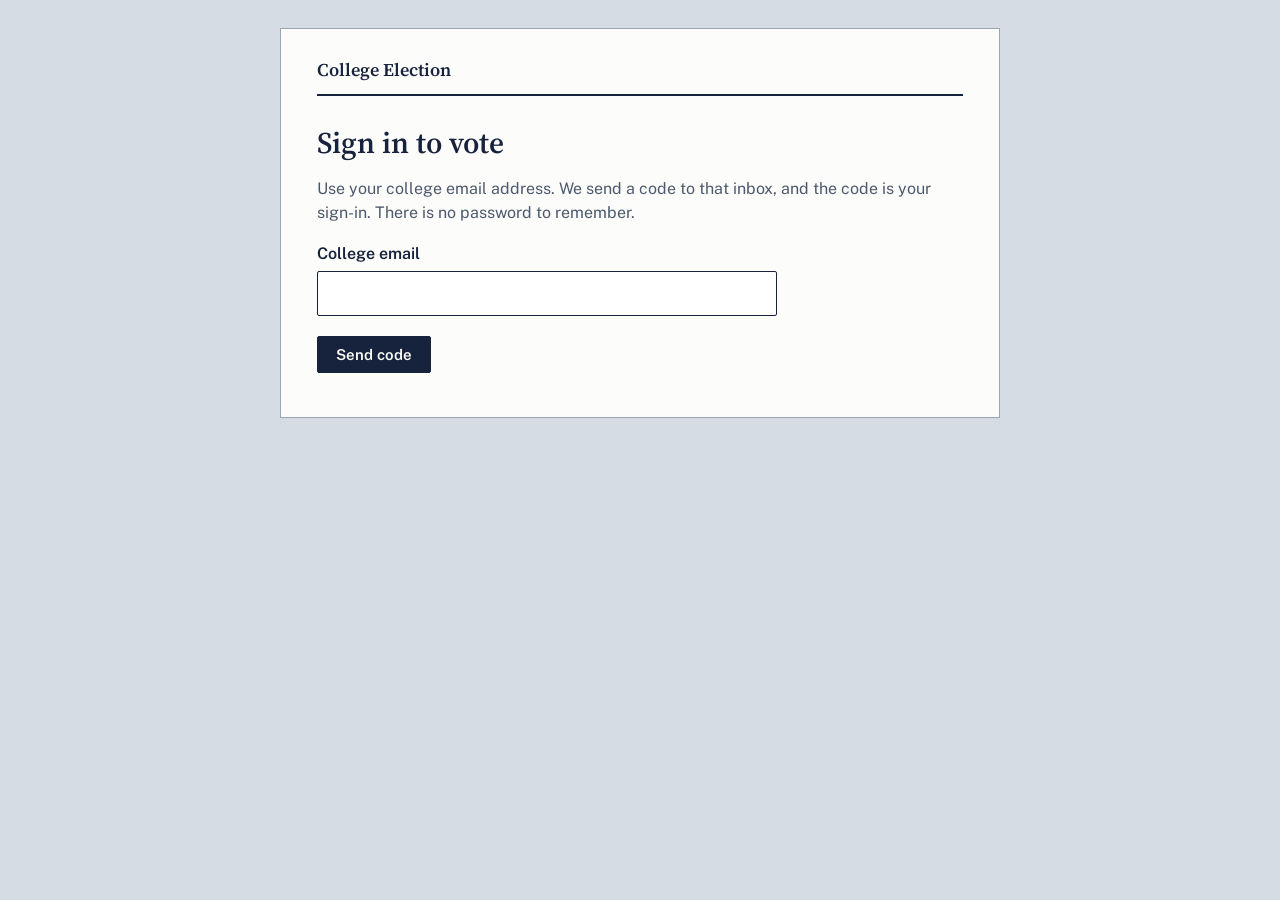
==== online-voting-system/src/main/resources/static/index.html @ 06f65e00 "Initial commit" ====
<!doctype html>
<html lang="en">
<head>
<meta charset="utf-8">
<meta name="viewport" content="width=device-width, initial-scale=1">
<title>Sign in - College Election</title>
<link rel="stylesheet" href="css/style.css">
</head>
<body>
<main class="sheet">
  <header class="top"><a class="brand" href="/">College Election</a><nav id="nav"></nav></header>
  <h1>Sign in to vote</h1>
  <p class="lead">Use your college email address. We send a code to that inbox, and the code is your sign-in. There is no password to remember.</p>
  <div id="msg"></div>

  <form id="emailForm">
    <label for="email">College email</label>
    <input id="email" type="email" autocomplete="email" required>
    <p class="hint" id="domainHint"></p>
    <button class="btn" id="sendBtn">Send code</button>
  </form>

  <form id="otpForm" hidden>
    <p id="sentTo"></p>
    <label for="otp">Code from the email</label>
    <input id="otp" type="text" inputmode="numeric" autocomplete="one-time-code" maxlength="6" pattern="[0-9]{6}" required>
    <div class="row">
      <button class="btn" id="verifyBtn">Verify and continue</button>
      <button type="button" class="btn link" id="resend">Send a new code</button>
      <button type="button" class="btn link" id="change">Use a different email</button>
    </div>
  </form>
</main>
<script src="js/app.js"></script>
<script>
const $ = (s) => document.querySelector(s);
if (sessionStorage.getItem('token')) location.replace(sessionStorage.getItem('role') === 'ADMIN' ? 'admin.html' : 'vote.html');

fetch('/api/public/config').then((r) => r.json()).then((c) => {
  $('#email').placeholder = 'name@' + c.collegeDomain;
  $('#domainHint').textContent = 'Only addresses ending in @' + c.collegeDomain + ' can sign in.';
}).catch(() => {});

async function sendCode() {
  const email = $('#email').value.trim();
  $('#sendBtn').disabled = true;
  try {
    const r = await api('/auth/request-otp', { method: 'POST', body: { email } });
    notify($('#msg'), r.message);
    $('#sentTo').textContent = 'Enter the 6-digit code sent to ' + email.toLowerCase() + '. It expires in 5 minutes.';
    $('#emailForm').hidden = true; $('#otpForm').hidden = false; $('#otp').focus();
  } catch (e) { notify($('#msg'), e.message, 'err'); }
  $('#sendBtn').disabled = false;
}
$('#emailForm').addEventListener('submit', (e) => { e.preventDefault(); sendCode(); });
$('#resend').onclick = () => sendCode();
$('#change').onclick = () => { $('#otpForm').hidden = true; $('#emailForm').hidden = false; notify($('#msg'), ''); $('#email').focus(); };

$('#otpForm').addEventListener('submit', async (e) => {
  e.preventDefault();
  $('#verifyBtn').disabled = true;
  try {
    const r = await api('/auth/verify-otp', { method: 'POST', body: { email: $('#email').value.trim(), otp: $('#otp').value.trim() } });
    sessionStorage.setItem('token', r.token);
    sessionStorage.setItem('role', r.role);
    sessionStorage.setItem('email', r.email);
    location.href = r.role === 'ADMIN' ? 'admin.html' : 'vote.html';
  } catch (err) { notify($('#msg'), err.message, 'err'); $('#otp').select(); }
  $('#verifyBtn').disabled = false;
});
</script>
</body>
</html>
---- online-voting-system/src/main/resources/static/css/style.css ----
:root {
  --desk: #d5dce3;
  --paper: #fcfcfa;
  --ink: #17233d;
  --muted: #4d596c;
  --rule: #9aa6b4;
  --faint: #e4e8ed;
  --mark: #1c3d9c;
  --bad: #9c2323;
  --good: #1d6b3a;
  --serif: "Source Serif 4", Georgia, "Times New Roman", serif;
  --sans: "Public Sans", system-ui, -apple-system, "Segoe UI", Roboto, sans-serif;
}
* { box-sizing: border-box; }
html { -webkit-text-size-adjust: 100%; }
body { margin: 0; background: var(--desk); color: var(--ink); font: 16px/1.55 var(--sans); }
.sheet { max-width: 720px; margin: 28px auto; padding: 28px 36px 44px; background: var(--paper); border: 1px solid var(--rule); }
.sheet.wide { max-width: 1040px; }
@media (max-width: 640px) { .sheet { margin: 0; padding: 20px 16px 36px; border-left: 0; border-right: 0; } }

h1, h2, h3 { font-family: var(--serif); font-weight: 600; line-height: 1.25; margin: 0 0 .5em; }
h1 { font-size: 30px; }
h2 { font-size: 22px; margin-top: 1.6em; }
h3 { font-size: 18px; margin-top: 1.4em; }
p { margin: 0 0 1em; max-width: 62ch; }
a { color: var(--mark); }
.lead { color: var(--muted); }
.meta { color: var(--muted); font-size: 14px; margin-bottom: 1em; }
.empty { color: var(--muted); border: 1px dashed var(--rule); padding: 14px 16px; }

.top { display: flex; flex-wrap: wrap; justify-content: space-between; align-items: baseline; gap: 8px 24px; border-bottom: 2px solid var(--ink); padding-bottom: 12px; margin-bottom: 28px; }
.brand { font: 600 18px var(--serif); color: var(--ink); text-decoration: none; }
#nav { display: flex; flex-wrap: wrap; gap: 4px 18px; font-size: 15px; align-items: baseline; }
#nav .who { color: var(--muted); font-size: 14px; }

label { display: block; font-weight: 600; margin: 0 0 4px; }
input[type=text], input[type=email], input[type=search], input[type=datetime-local], input[type=file], input[type=url], select, textarea {
  width: 100%; max-width: 460px; font: inherit; color: var(--ink); background: #fff;
  border: 1px solid var(--ink); border-radius: 2px; padding: 9px 10px; margin-bottom: 14px;
}
textarea { min-height: 84px; resize: vertical; }
input[type=checkbox] { width: 18px; height: 18px; margin-right: 8px; vertical-align: -3px; accent-color: var(--mark); }
.check { font-weight: 400; display: flex; align-items: center; margin-bottom: 14px; }
#otp { font: 600 24px/1 ui-monospace, "SFMono-Regular", Menlo, monospace; letter-spacing: .35em; max-width: 14em; }
:focus-visible { outline: 3px solid var(--mark); outline-offset: 2px; }
.hint { color: var(--muted); font-size: 14px; margin: -8px 0 14px; max-width: 62ch; }

.btn { font: 600 15px var(--sans); color: var(--paper); background: var(--ink); border: 1px solid var(--ink); border-radius: 2px; padding: 9px 18px; cursor: pointer; }
.btn:hover { background: #0f1830; }
.btn.plain { color: var(--ink); background: transparent; }
.btn.plain:hover { background: var(--faint); }
.btn.danger { color: var(--bad); background: transparent; border-color: var(--bad); }
.btn.danger:hover { background: #f6e5e5; }
.btn.link { color: var(--mark); background: none; border: 0; padding: 9px 4px; text-decoration: underline; font-weight: 400; }
.btn.small { padding: 4px 10px; font-size: 14px; }
.btn[disabled] { opacity: .45; cursor: not-allowed; }
.row { display: flex; flex-wrap: wrap; gap: 10px 14px; align-items: center; }

.msg { border-left: 4px solid var(--ink); background: var(--faint); padding: 10px 14px; margin: 0 0 18px; }
.msg.err { border-left-color: var(--bad); }
.msg.ok { border-left-color: var(--good); }

.tag { display: inline-block; border: 1px solid currentColor; padding: 0 8px; font-size: 13px; line-height: 1.6; white-space: nowrap; }
.tag.open { color: var(--good); }
.tag.soon, .tag.closed { color: var(--muted); }

/* Ballot */
.election { border-top: 2px solid var(--ink); padding-top: 14px; margin-top: 30px; }
.election:first-of-type { margin-top: 0; }
.election h2 { margin-top: 0; display: flex; flex-wrap: wrap; align-items: baseline; gap: 4px 14px; }
.ballot { margin: 16px 0; border: 1px solid var(--ink); }
.choice { position: relative; display: flex; gap: 16px; align-items: flex-start; padding: 14px 16px; border-bottom: 1px solid var(--rule); margin: 0; font-weight: 400; cursor: pointer; }
.choice:last-child { border-bottom: 0; }
.choice input { position: absolute; opacity: 0; }
.choice .box { flex: none; width: 26px; height: 26px; border: 2px solid var(--ink); background: #fff; display: grid; place-items: center; font: 700 26px/1 var(--sans); color: var(--mark); }
.choice input:checked + .box::before { content: "\00d7"; margin-top: -3px; }
.choice input:focus-visible + .box { outline: 3px solid var(--mark); outline-offset: 2px; }
.choice input:checked ~ .who strong { color: var(--mark); }
.choice .who strong { display: block; font-size: 17px; }
.choice .who span { color: var(--muted); font-size: 14px; }
.confirm { border: 2px solid var(--ink); padding: 16px 18px; margin: 16px 0; background: #fff; }

/* Tables */
.scroll { overflow-x: auto; }
table { border-collapse: collapse; width: 100%; font-size: 15px; }
th { text-align: left; font-weight: 600; border-bottom: 2px solid var(--ink); padding: 8px 10px 8px 0; white-space: nowrap; }
td { border-bottom: 1px solid var(--rule); padding: 9px 10px 9px 0; vertical-align: top; }
td.num, th.num { text-align: right; font-variant-numeric: tabular-nums; padding-right: 0; }

/* Results */
.result { display: grid; grid-template-columns: minmax(110px, 190px) 1fr 5.5em; gap: 12px; align-items: center; padding: 10px 0; border-bottom: 1px solid var(--rule); }
.result .track { background: var(--faint); height: 16px; }
.result .fill { background: var(--mark); height: 100%; transition: width .35s ease; }
.result .count { text-align: right; font-variant-numeric: tabular-nums; }
@media (max-width: 520px) { .result { grid-template-columns: 1fr 4.5em; } .result .track { grid-column: 1 / -1; order: 3; } }
.total { text-align: right; padding-top: 10px; color: var(--muted); }

/* Admin */
.tabs { display: flex; flex-wrap: wrap; gap: 4px 22px; border-bottom: 1px solid var(--rule); margin: 0 0 22px; }
.tabs a { padding: 6px 0; color: var(--ink); text-decoration: none; border-bottom: 3px solid transparent; margin-bottom: -1px; }
.tabs a.on { border-bottom-color: var(--mark); font-weight: 600; }
.figures { display: flex; flex-wrap: wrap; gap: 8px 40px; margin: 0 0 22px; }
.figures div { min-width: 110px; }
.figures dt { color: var(--muted); font-size: 14px; }
.figures dd { margin: 0; font: 600 30px/1.2 var(--serif); }
details { border: 1px solid var(--rule); padding: 10px 16px; margin-top: 18px; }
details[open] { padding-bottom: 8px; }
summary { cursor: pointer; font-weight: 600; }
.pager { display: flex; gap: 12px; align-items: center; margin-top: 12px; color: var(--muted); font-size: 14px; }
@media (prefers-reduced-motion: reduce) { .result .fill { transition: none; } }

/* candidate photos */
.choice .photo { flex: none; width: 64px; height: 64px; object-fit: cover; border: 1px solid var(--rule); background: var(--faint); }
.thumb { display: block; width: 48px; height: 48px; object-fit: cover; border: 1px solid var(--rule); background: var(--faint); }
.thumb.none { border-style: dashed; }
.nowrap { white-space: nowrap; }
.filebtn { display: inline-block; margin: 0 4px 0 0; cursor: pointer; }
.filebtn:focus-within { outline: 3px solid var(--mark); outline-offset: 2px; }
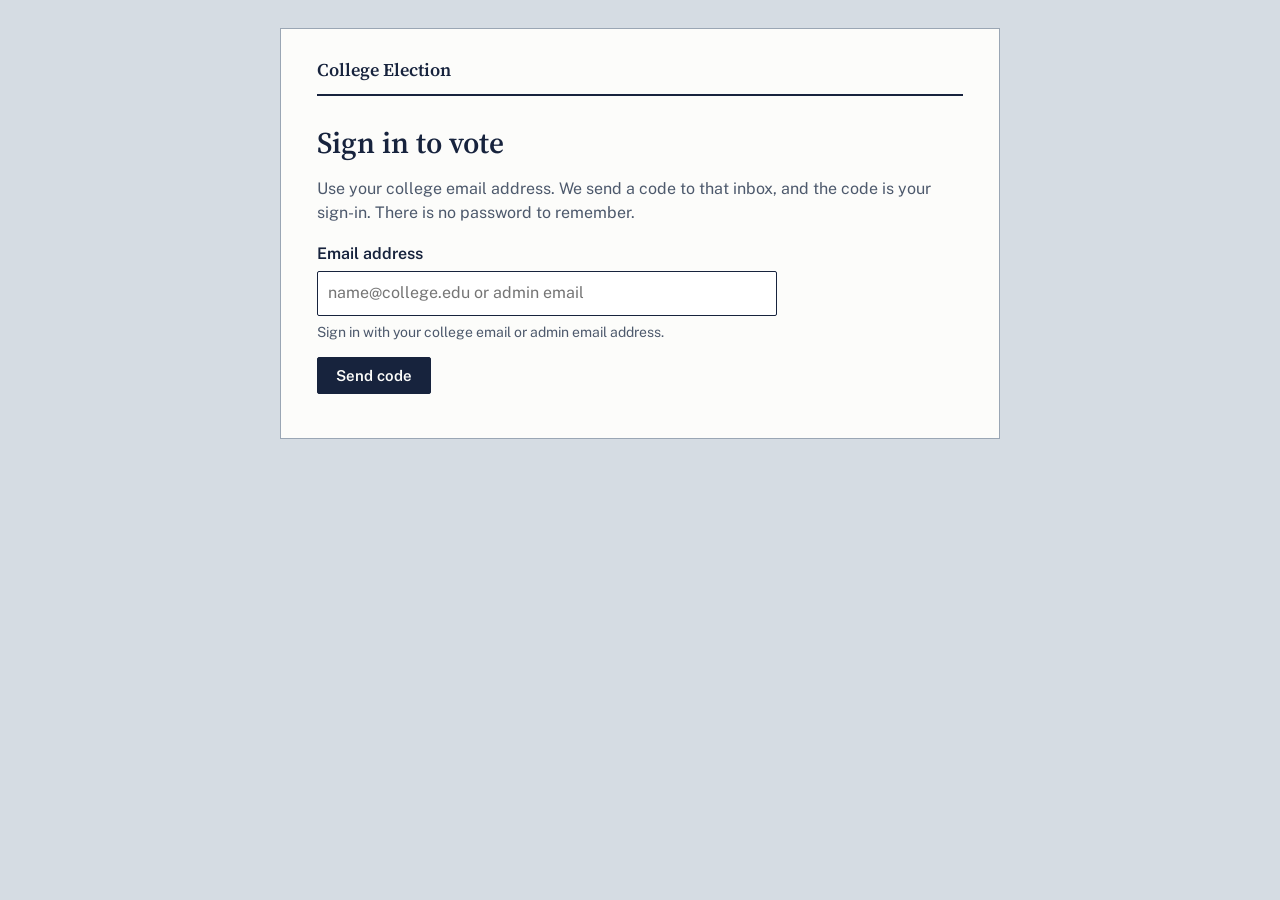
==== commit 0c369eec: "Support multiple college domains and improve sign-in flexibility" ====
--- a/online-voting-system/src/main/resources/static/index.html
+++ b/online-voting-system/src/main/resources/static/index.html
@@ -14,9 +14,9 @@
   <div id="msg"></div>
 
   <form id="emailForm">
-    <label for="email">College email</label>
-    <input id="email" type="email" autocomplete="email" required>
-    <p class="hint" id="domainHint"></p>
+    <label for="email">Email address</label>
+    <input id="email" type="email" autocomplete="email" placeholder="name@college.edu or admin email" required>
+    <p class="hint" id="domainHint">Sign in with your college email or admin email address.</p>
     <button class="btn" id="sendBtn">Send code</button>
   </form>
 
@@ -37,8 +37,12 @@
 if (sessionStorage.getItem('token')) location.replace(sessionStorage.getItem('role') === 'ADMIN' ? 'admin.html' : 'vote.html');
 
 fetch('/api/public/config').then((r) => r.json()).then((c) => {
-  $('#email').placeholder = 'name@' + c.collegeDomain;
-  $('#domainHint').textContent = 'Only addresses ending in @' + c.collegeDomain + ' can sign in.';
+  if (c.hint) {
+    $('#domainHint').textContent = 'Accepted domains: ' + c.hint + ' (or authorized admin emails)';
+  }
+  if (c.collegeDomain) {
+    $('#email').placeholder = 'name@' + c.collegeDomain;
+  }
 }).catch(() => {});
 
 async function sendCode() {
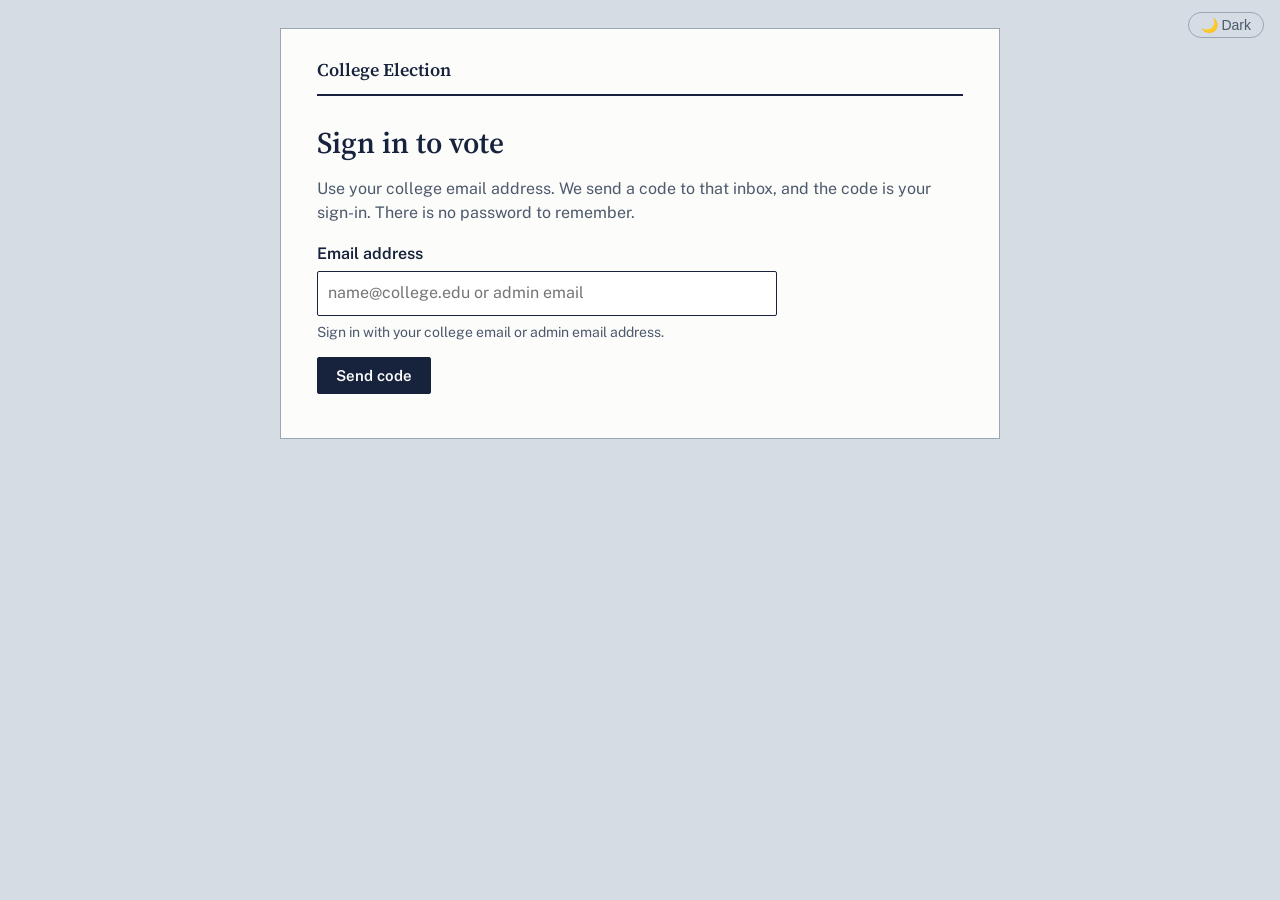
==== commit 5cd49880: "Add candidate application photo, scoped co-admins, announcements, leaderboard, and UI features" ====
--- a/online-voting-system/src/main/resources/static/index.html
+++ b/online-voting-system/src/main/resources/static/index.html
@@ -34,7 +34,8 @@
 <script src="js/app.js"></script>
 <script>
 const $ = (s) => document.querySelector(s);
-if (sessionStorage.getItem('token')) location.replace(sessionStorage.getItem('role') === 'ADMIN' ? 'admin.html' : 'vote.html');
+const isAdm = (r) => r === 'ADMIN' || r === 'CO_ADMIN';
+if (sessionStorage.getItem('token')) location.replace(isAdm(sessionStorage.getItem('role')) ? 'admin.html' : 'vote.html');
 
 fetch('/api/public/config').then((r) => r.json()).then((c) => {
   if (c.hint) {
@@ -68,7 +69,7 @@
     sessionStorage.setItem('token', r.token);
     sessionStorage.setItem('role', r.role);
     sessionStorage.setItem('email', r.email);
-    location.href = r.role === 'ADMIN' ? 'admin.html' : 'vote.html';
+    location.href = isAdm(r.role) ? 'admin.html' : 'vote.html';
   } catch (err) { notify($('#msg'), err.message, 'err'); $('#otp').select(); }
   $('#verifyBtn').disabled = false;
 });
--- a/online-voting-system/src/main/resources/static/css/style.css
+++ b/online-voting-system/src/main/resources/static/css/style.css
@@ -116,3 +116,88 @@
 .nowrap { white-space: nowrap; }
 .filebtn { display: inline-block; margin: 0 4px 0 0; cursor: pointer; }
 .filebtn:focus-within { outline: 3px solid var(--mark); outline-offset: 2px; }
+
+/* ── Dark / Light mode ─────────────────────────────────────── */
+[data-theme="dark"] {
+  --desk: #0e1117;
+  --paper: #161b22;
+  --ink: #e6edf3;
+  --muted: #8b949e;
+  --rule: #30363d;
+  --faint: #21262d;
+  --mark: #58a6ff;
+  --bad: #f85149;
+  --good: #3fb950;
+}
+[data-theme="dark"] body { background: var(--desk); color: var(--ink); }
+[data-theme="dark"] input, [data-theme="dark"] select, [data-theme="dark"] textarea { background: #0d1117; color: var(--ink); border-color: var(--rule); }
+[data-theme="dark"] .btn { background: var(--ink); color: var(--paper); border-color: var(--ink); }
+[data-theme="dark"] .btn.plain { background: transparent; color: var(--ink); }
+[data-theme="dark"] .btn.danger { background: transparent; color: var(--bad); border-color: var(--bad); }
+[data-theme="dark"] .sheet { background: var(--paper); border-color: var(--rule); }
+[data-theme="dark"] .choice { background: var(--paper); }
+[data-theme="dark"] .choice .box { background: #0d1117; border-color: var(--ink); }
+[data-theme="dark"] .confirm { background: var(--faint); border-color: var(--rule); }
+[data-theme="dark"] .msg { background: var(--faint); }
+[data-theme="dark"] details { border-color: var(--rule); }
+[data-theme="dark"] td, [data-theme="dark"] th { border-color: var(--rule); }
+
+.theme-btn { position: fixed; top: 12px; right: 16px; z-index: 999; background: transparent; border: 1px solid var(--rule); border-radius: 20px; padding: 4px 12px; font-size: 14px; cursor: pointer; color: var(--muted); }
+.theme-btn:hover { background: var(--faint); }
+
+/* ── Mobile improvements ──────────────────────────────────── */
+@media (max-width: 480px) {
+  .btn { width: 100%; margin-bottom: 8px; text-align: center; }
+  .row .btn { width: auto; }
+  .choice { padding: 12px; gap: 10px; }
+  .choice .photo { width: 48px; height: 48px; }
+  h1 { font-size: 24px; }
+  h2 { font-size: 19px; }
+  .ballot { border-radius: 4px; }
+  .tabs { gap: 4px 12px; font-size: 14px; }
+  table { font-size: 13px; }
+  td, th { padding: 7px 6px 7px 0; }
+}
+
+/* ── Announcement banner ──────────────────────────────────── */
+.announcement-banner { background: #fffbea; border-left: 4px solid #d97706; padding: 10px 14px; margin: 0 0 16px; border-radius: 0 4px 4px 0; }
+[data-theme="dark"] .announcement-banner { background: #1c1a0d; border-left-color: #d97706; }
+.announcement-banner p { margin: 0; font-size: 15px; }
+.announcement-banner .ann-time { font-size: 12px; color: var(--muted); margin-top: 2px; }
+
+/* ── Countdown timer ──────────────────────────────────────── */
+.countdown { display: inline-flex; gap: 8px; align-items: baseline; font-variant-numeric: tabular-nums; }
+.countdown .unit { display: flex; flex-direction: column; align-items: center; }
+.countdown .num { font: 700 22px/1 var(--serif); color: var(--mark); }
+.countdown .lbl { font-size: 11px; color: var(--muted); text-transform: uppercase; letter-spacing: .04em; }
+.countdown-wrap { margin: 8px 0 12px; padding: 10px 14px; background: var(--faint); border-radius: 4px; }
+
+/* ── Receipt ─────────────────────────────────────────────── */
+.receipt { border: 2px dashed var(--rule); padding: 12px 16px; margin: 12px 0; font-size: 13px; color: var(--muted); border-radius: 4px; }
+.receipt code { font-size: 12px; word-break: break-all; display: block; margin-top: 4px; color: var(--ink); }
+
+/* ── Leaderboard (results) ───────────────────────────────── */
+.leaderboard { margin: 0 0 16px; }
+.lb-row { display: grid; grid-template-columns: 2.5em minmax(100px,1fr) 1fr 6em; gap: 10px; align-items: center; padding: 10px 0; border-bottom: 1px solid var(--rule); }
+.lb-rank { font: 700 20px/1 var(--serif); color: var(--muted); text-align: center; }
+.lb-rank.first { color: #d97706; }
+.lb-rank.second { color: #6b7280; }
+.lb-rank.third { color: #92400e; }
+.lb-bar { background: var(--faint); height: 14px; border-radius: 2px; }
+.lb-fill { background: var(--mark); height: 100%; border-radius: 2px; transition: width .4s ease; }
+.lb-votes { text-align: right; font-variant-numeric: tabular-nums; font-size: 14px; }
+@media (max-width: 480px) { .lb-row { grid-template-columns: 2em 1fr 5em; } .lb-bar { display: none; } }
+
+/* ── Manifesto expandable ────────────────────────────────── */
+.manifesto-toggle { font-size: 13px; color: var(--mark); background: none; border: none; cursor: pointer; padding: 0; text-decoration: underline; }
+.manifesto-text { margin: 6px 0 0; font-size: 14px; color: var(--muted); display: none; padding: 8px; background: var(--faint); border-radius: 4px; }
+.manifesto-text.open { display: block; }
+
+/* ── Application status badge ───────────────────────────── */
+.badge { display: inline-block; padding: 2px 8px; border-radius: 10px; font-size: 12px; font-weight: 600; }
+.badge.pending { background: #fef3c7; color: #92400e; }
+.badge.approved { background: #d1fae5; color: #065f46; }
+.badge.rejected { background: #fee2e2; color: #991b1b; }
+[data-theme="dark"] .badge.pending { background: #3d2c00; color: #fbbf24; }
+[data-theme="dark"] .badge.approved { background: #022c22; color: #34d399; }
+[data-theme="dark"] .badge.rejected { background: #3b0a0a; color: #fc8181; }
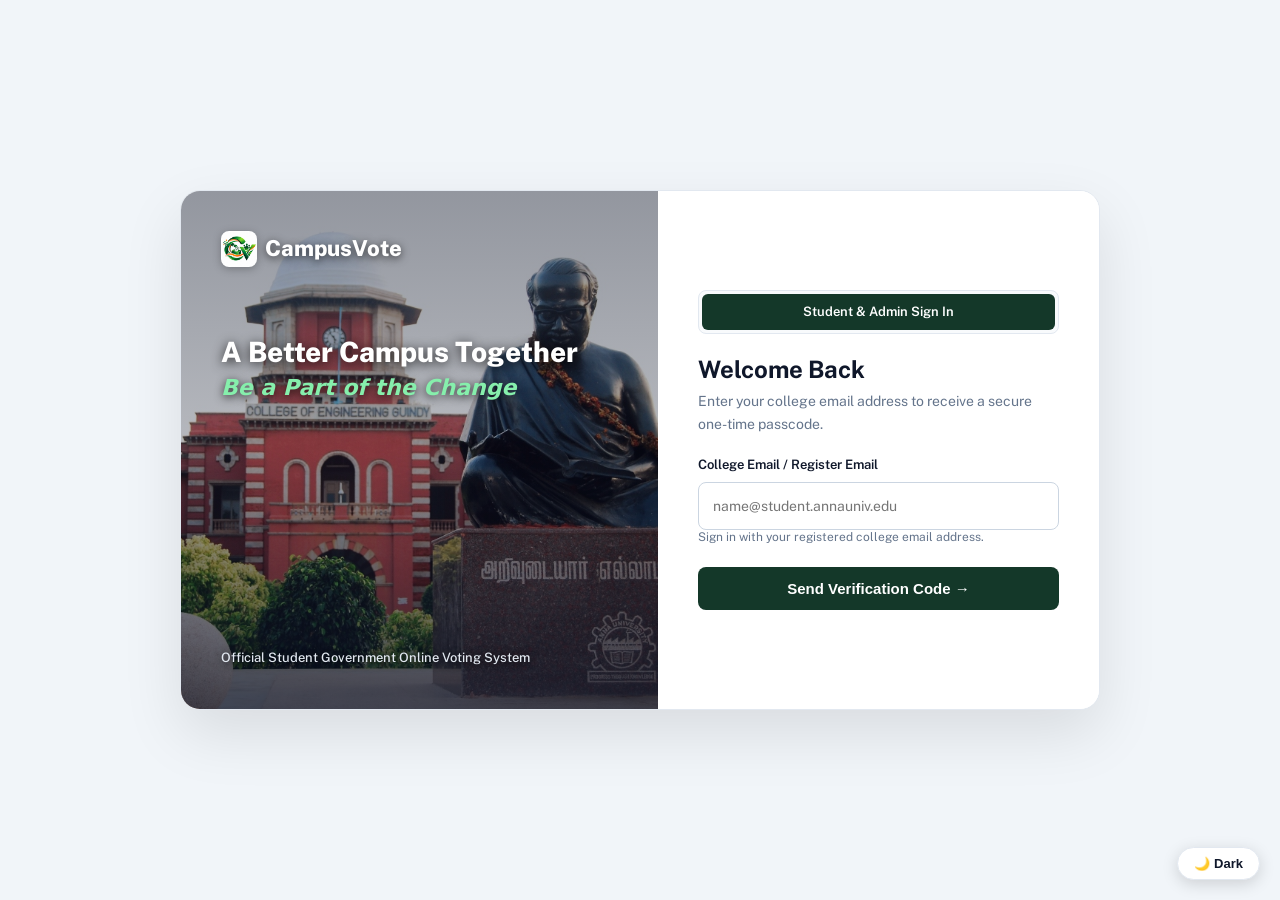
==== commit 8ad1dec2: "feat: election cover image support, updated logo and branding, and admin improvements" ====
--- a/online-voting-system/src/main/resources/static/index.html
+++ b/online-voting-system/src/main/resources/static/index.html
@@ -3,34 +3,190 @@
 <head>
 <meta charset="utf-8">
 <meta name="viewport" content="width=device-width, initial-scale=1">
-<title>Sign in - College Election</title>
+<title>Sign In — CampusVote</title>
+<link rel="icon" type="image/png" href="images/logo.png">
 <link rel="stylesheet" href="css/style.css">
+<style>
+  html, body {
+    height: 100%;
+    margin: 0;
+    padding: 0;
+  }
+  body {
+    display: flex;
+    align-items: center;
+    justify-content: center;
+    min-height: 100vh;
+    background: var(--desk);
+    padding: 24px 16px;
+    box-sizing: border-box;
+  }
+  .vh-brand-white {
+    color: #fff;
+    font-size: 22px;
+    font-weight: 800;
+    display: inline-flex;
+    align-items: center;
+    gap: 8px;
+    text-decoration: none;
+    text-shadow: 0 2px 8px rgba(0,0,0,0.7);
+  }
+  .vh-brand-white .box {
+    width: 32px;
+    height: 32px;
+    background: #22c55e;
+    border-radius: 8px;
+    display: grid;
+    place-items: center;
+    color: #0f172a;
+    font-weight: 900;
+  }
+  .vh-split-auth {
+    display: flex;
+    max-width: 920px;
+    width: 100%;
+    min-height: 520px;
+    background: var(--paper);
+    border-radius: 20px;
+    overflow: hidden;
+    box-shadow: 0 24px 60px rgba(0,0,0,0.1);
+    border: 1px solid var(--vh-border);
+  }
+  .vh-auth-visual {
+    flex: 1.1;
+    position: relative;
+    display: flex;
+    flex-direction: column;
+    justify-content: space-between;
+    padding: 40px;
+    background-image: url('[data-uri]